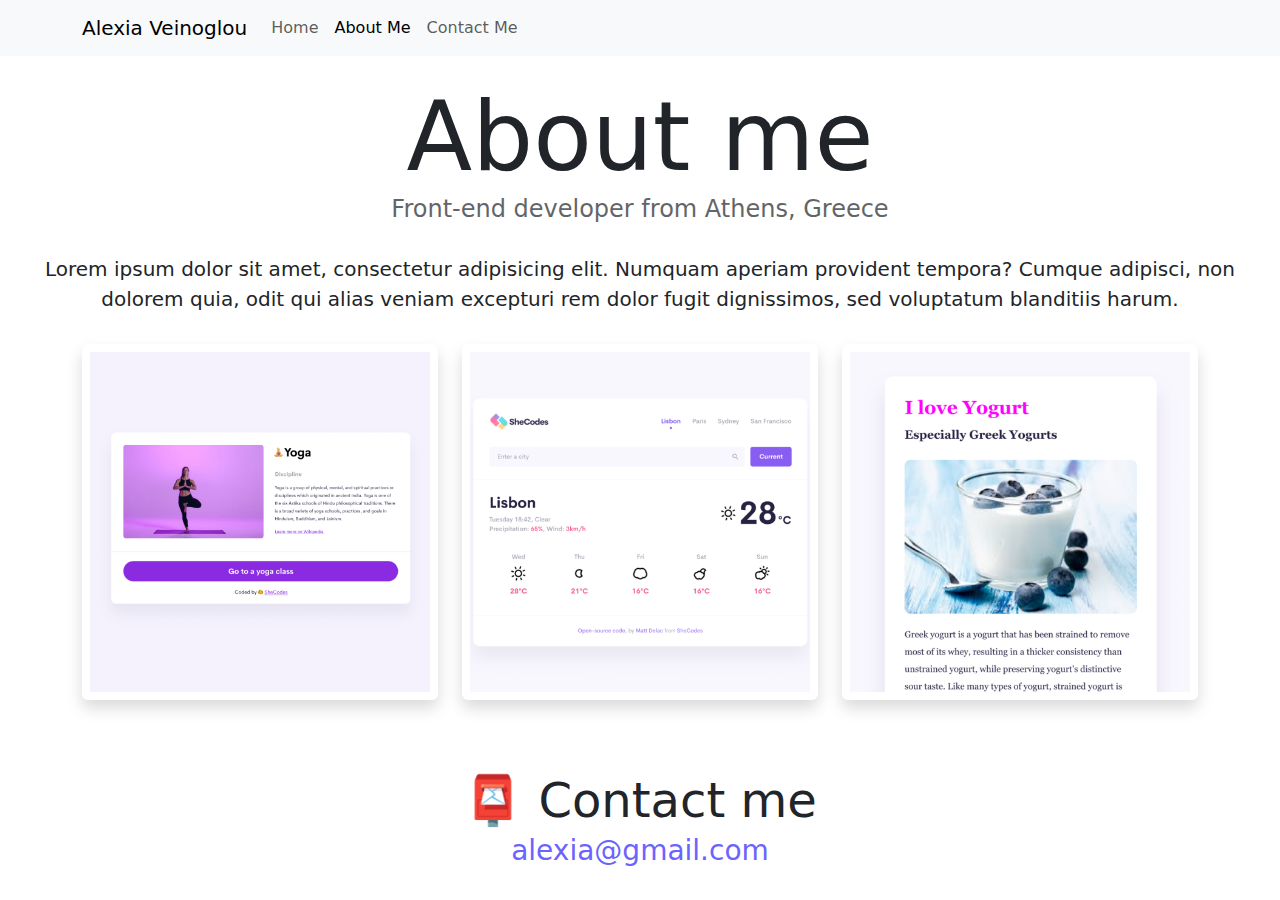
==== about.html @ 29571ba5 "Initial commit" ====
<!DOCTYPE html>
<html lang="en">
  <head>
    <meta charset="UTF-8" />
    <meta http-equiv="X-UA-Compatible" content="IE=edge" />
    <meta name="viewport" content="width=device-width, initial-scale=1.0" />
    <link
      href="https://cdn.jsdelivr.net/npm/bootstrap@5.3.3/dist/css/bootstrap.min.css"
      rel="stylesheet"
      integrity="sha384-QWTKZyjpPEjISv5WaRU9OFeRpok6YctnYmDr5pNlyT2bRjXh0JMhjY6hW+ALEwIH"
      crossorigin="anonymous"
    />
    <script
      src="https://cdn.jsdelivr.net/npm/bootstrap@5.3.3/dist/js/bootstrap.bundle.min.js"
      integrity="sha384-YvpcrYf0tY3lHB60NNkmXc5s9fDVZLESaAA55NDzOxhy9GkcIdslK1eN7N6jIeHz"
      crossorigin="anonymous"
    ></script>
    <link rel="stylesheet" href="style.css" />
    <title>About Alexia Veinoglou</title>
  </head>
  <body>
    <nav class="navbar navbar-expand-lg bg-body-tertiary sticky-top">
      <div class="container">
        <a class="navbar-brand" href="index.html">Alexia Veinoglou</a>
        <button
          class="navbar-toggler"
          type="button"
          data-bs-toggle="collapse"
          data-bs-target="#navbarNavAltMarkup"
          aria-controls="navbarNavAltMarkup"
          aria-expanded="false"
          aria-label="Toggle navigation"
        >
          <span class="navbar-toggler-icon"></span>
        </button>
        <div class="collapse navbar-collapse" id="navbarNavAltMarkup">
          <div class="navbar-nav">
            <a class="nav-link" aria-current="page" href="index.html">Home</a>
            <a class="nav-link active" href="about.html">About Me</a>
            <a class="nav-link" href="about.html#contact">Contact Me</a>
          </div>
        </div>
      </div>
    </nav>
    <div class="mt-4">
      <h1>About me</h1>
      <h3>Front-end developer from Athens, Greece</h3>
    </div>
    <p class="about-paragraph">
      Lorem ipsum dolor sit amet, consectetur adipisicing elit. Numquam aperiam
      provident tempora? Cumque adipisci, non dolorem quia, odit qui alias
      veniam excepturi rem dolor fugit dignissimos, sed voluptatum blanditiis
      harum.
    </p>

    <div class="container mb-5 mt-2">
      <div class="row">
        <div class="col-md-4">
          <img
            src="images/yoga.png"
            alt="yoga app photo"
            class="img-fluid p-2 mb-4 shadow rounded"
          />
        </div>
        <div class="col-md-4">
          <img
            src="images/weather.png"
            alt="weather app photo"
            class="img-fluid p-2 mb-4 shadow rounded"
          />
        </div>
        <div class="col-md-4">
          <img
            src="images/yogurt.png"
            alt="yoghurt app photo"
            class="img-fluid p-2 mb-4 shadow rounded"
          />
        </div>
      </div>
    </div>
    <div id="contact">
      <h2>📮 Contact me</h2>
      <a href="mailto:alexia@gmail.com" class="email-link">
        alexia@gmail.com
      </a>
    </div>
  </body>
</html>
---- style.css ----
:root {
  --primary-color: #6c63ff;
  --secondary-color: #f5f2fe;
  --box-shadow: 0 5px 10px rgba(0, 0, 0, 0.3);
}

h1,
h2,
h3 {
  text-align: center;
  margin: 0;
}

h1 {
  font-size: 96px;
}

h2 {
  font-size: 48px;
}

h3 {
  font-size: 24px;
  opacity: 0.7;
}

h4 {
  font-size: 40px;
}

.about-paragraph {
  font-size: 20px;
  line-height: 1.5;
  margin: 20px;
  padding: 10px;
  text-align: center;
}

.navigation-links {
  display: flex;
  margin-top: 40px;
  justify-content: center;
}

.navigation-links a {
  margin: 20px;
  border-radius: 4px;
  padding: 20px 15px;
  text-decoration: none;
  text-transform: capitalize;
}

.contact-link {
  background: var(--primary-color);
  box-shadow: var(--box-shadow);
  color: white;
}

.about-link {
  color: var(--primary-color);
  border: 1px solid var(--primary-color);
}

.app-links {
  display: inline-block;
  background: var(--primary-color);
  box-shadow: var(--box-shadow);
  color: white;
  border-radius: 4px;
  padding: 20px 15px;
  text-decoration: none;
  text-transform: capitalize;
}

.app-description {
  font-size: 20px;
  line-height: 1.5;
  margin-top: 10px;
}

.email-link {
  display: flex;
  justify-content: center;
  color: var(--primary-color);
  font-size: 28px;
  text-decoration: none;
}

.email-link:hover {
  text-decoration: underline;
}
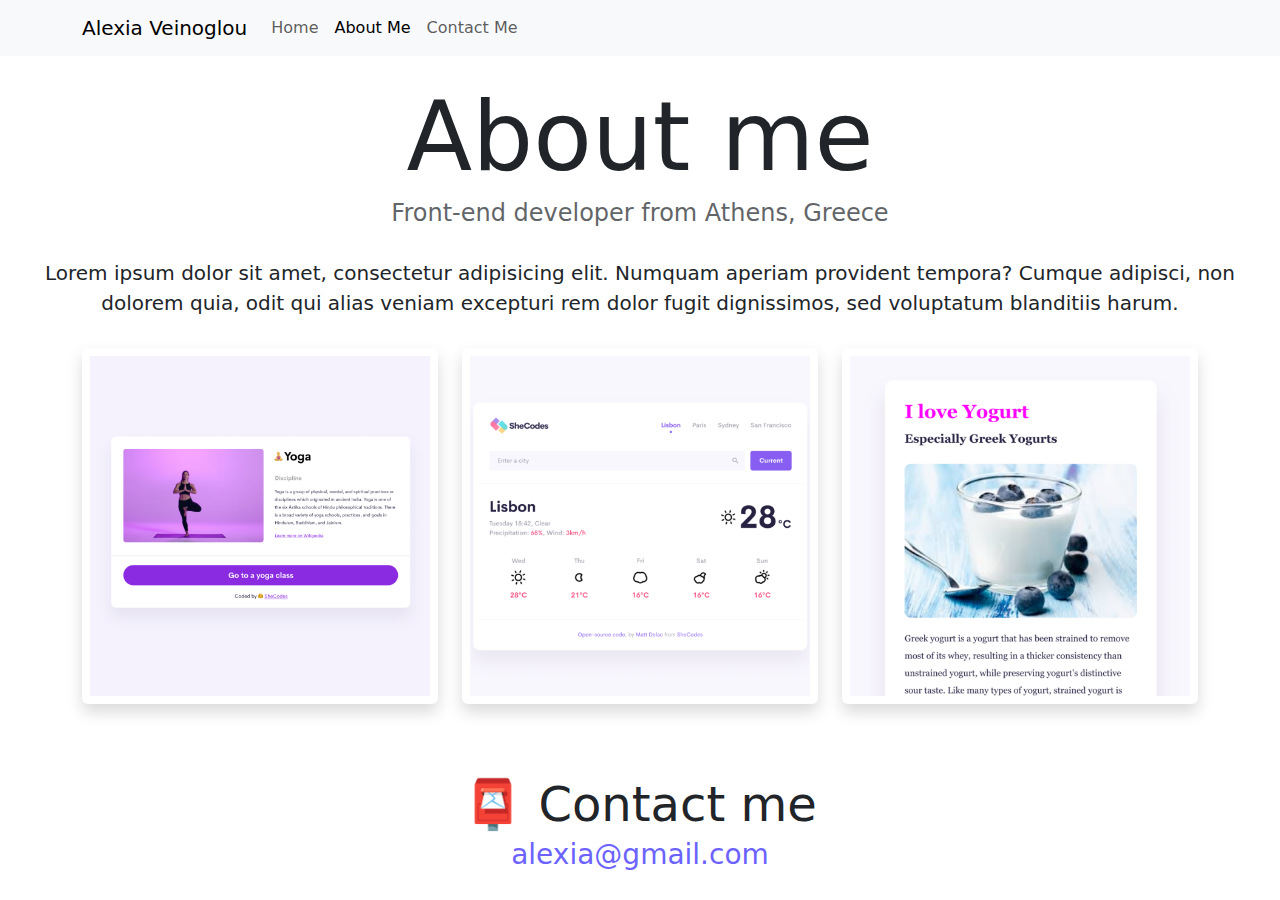
==== commit 51da2de0: "Made website responsive" ====
--- a/about.html
+++ b/about.html
@@ -44,7 +44,7 @@
     </nav>
     <div class="mt-4">
       <h1>About me</h1>
-      <h3>Front-end developer from Athens, Greece</h3>
+      <h3 class="mt-1">Front-end developer from Athens, Greece</h3>
     </div>
     <p class="about-paragraph">
       Lorem ipsum dolor sit amet, consectetur adipisicing elit. Numquam aperiam
@@ -59,14 +59,14 @@
           <img
             src="images/yoga.png"
             alt="yoga app photo"
-            class="img-fluid p-2 mb-4 shadow rounded"
+            class="img-fluid p-2 mb-4 shadow rounded about-image-1"
           />
         </div>
         <div class="col-md-4">
           <img
             src="images/weather.png"
             alt="weather app photo"
-            class="img-fluid p-2 mb-4 shadow rounded"
+            class="img-fluid p-2 mb-4 shadow rounded about-image-2"
           />
         </div>
         <div class="col-md-4">
--- a/style.css
+++ b/style.css
@@ -89,3 +89,33 @@
 .email-link:hover {
   text-decoration: underline;
 }
+
+@media (max-width: 576px) {
+  h1 {
+    font-size: 40px;
+  }
+  h2 {
+    font-size: 35px;
+  }
+  h3 {
+    font-size: 18px;
+  }
+
+  h4 {
+    text-align: center;
+  }
+
+  .about-paragraph,
+  .app-description {
+    font-size: 18px;
+  }
+
+  .app-description {
+    text-align: center;
+  }
+
+  .app-links {
+    width: 100%;
+    text-align: center;
+  }
+}
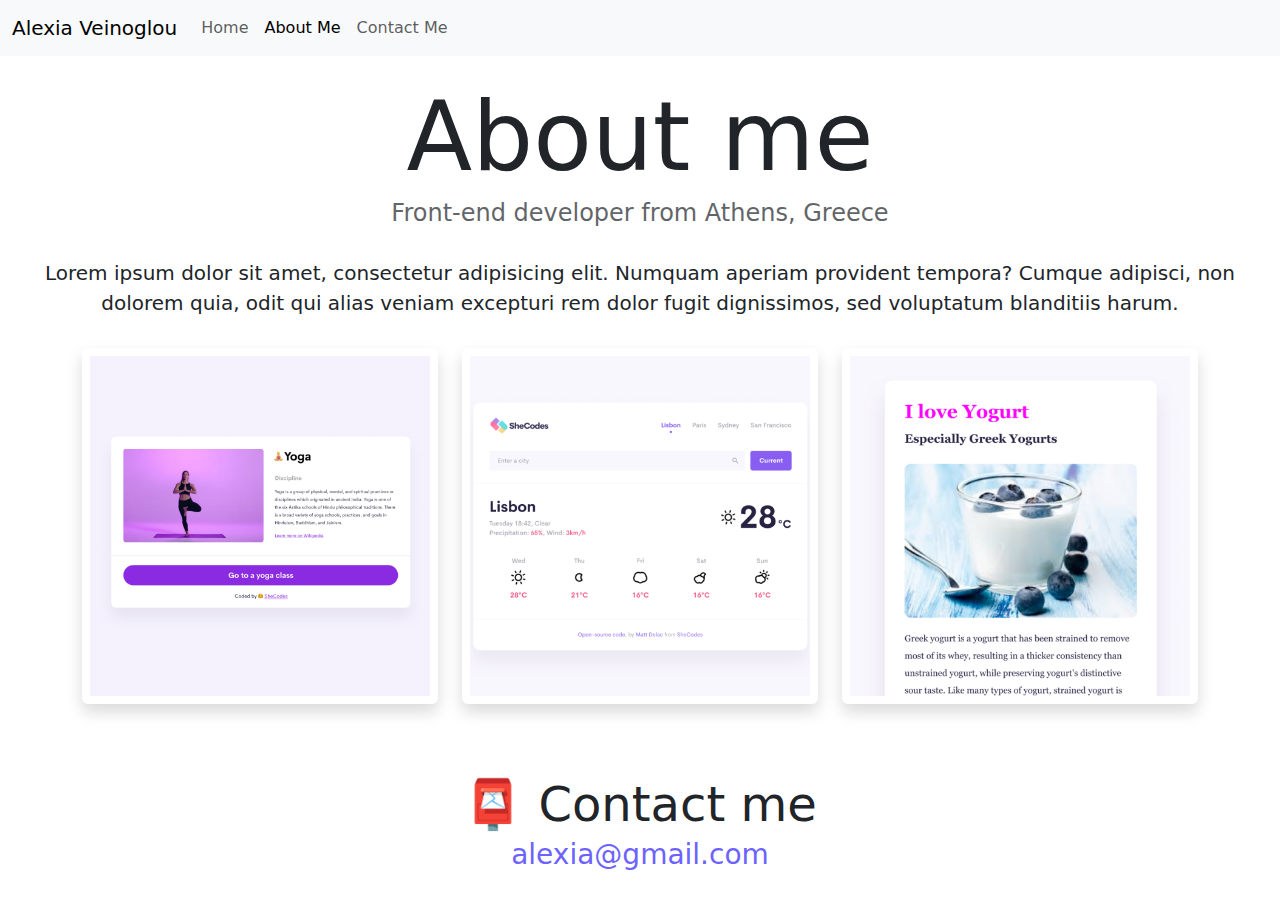
==== commit 19355de6: "Improved navbar responsiveness" ====
--- a/about.html
+++ b/about.html
@@ -20,7 +20,7 @@
   </head>
   <body>
     <nav class="navbar navbar-expand-lg bg-body-tertiary sticky-top">
-      <div class="container">
+      <div class="container-fluid">
         <a class="navbar-brand" href="index.html">Alexia Veinoglou</a>
         <button
           class="navbar-toggler"
